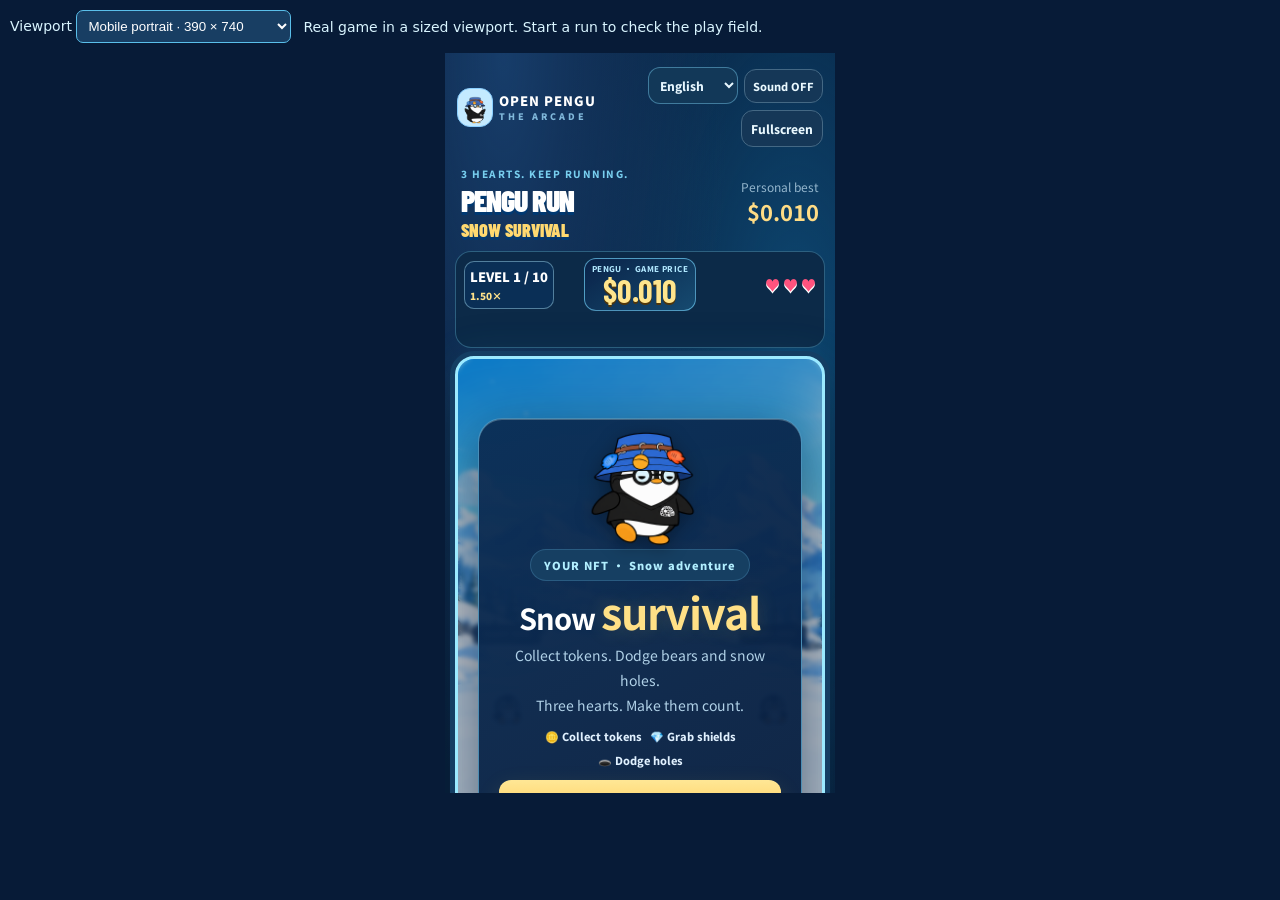
==== layout-preview.html @ 6712c06b "Improve viewport HUD, bear/hole rules and survival difficulty" ====
<!doctype html><html lang="en"><meta charset="utf-8"><meta name="viewport" content="width=device-width,initial-scale=1"><title>Pengu Run · Responsive layout preview</title><style>body{margin:0;background:#071b37;color:#d9f5ff;font:14px system-ui}header{padding:10px;display:flex;align-items:center;gap:12px}select{padding:7px;background:#183e63;color:white;border:1px solid #5abfea;border-radius:7px}iframe{display:block;border:0;margin:0 auto;background:#071b37}p{margin:0}</style><header><label>Viewport <select id="device"><option value="390,740">Mobile portrait · 390 × 740</option><option value="360,640">Small mobile · 360 × 640</option><option value="844,390">Mobile landscape · 844 × 390</option><option value="1024,768">Tablet / small PC · 1024 × 768</option></select></label><p>Real game in a sized viewport. Start a run to check the play field.</p></header><iframe id="preview" title="Game viewport" src="./" width="390" height="740"></iframe><script>const picker=document.getElementById('device'),preview=document.getElementById('preview');picker.onchange=()=>{const [width,height]=picker.value.split(',');preview.width=width;preview.height=height};</script></html>
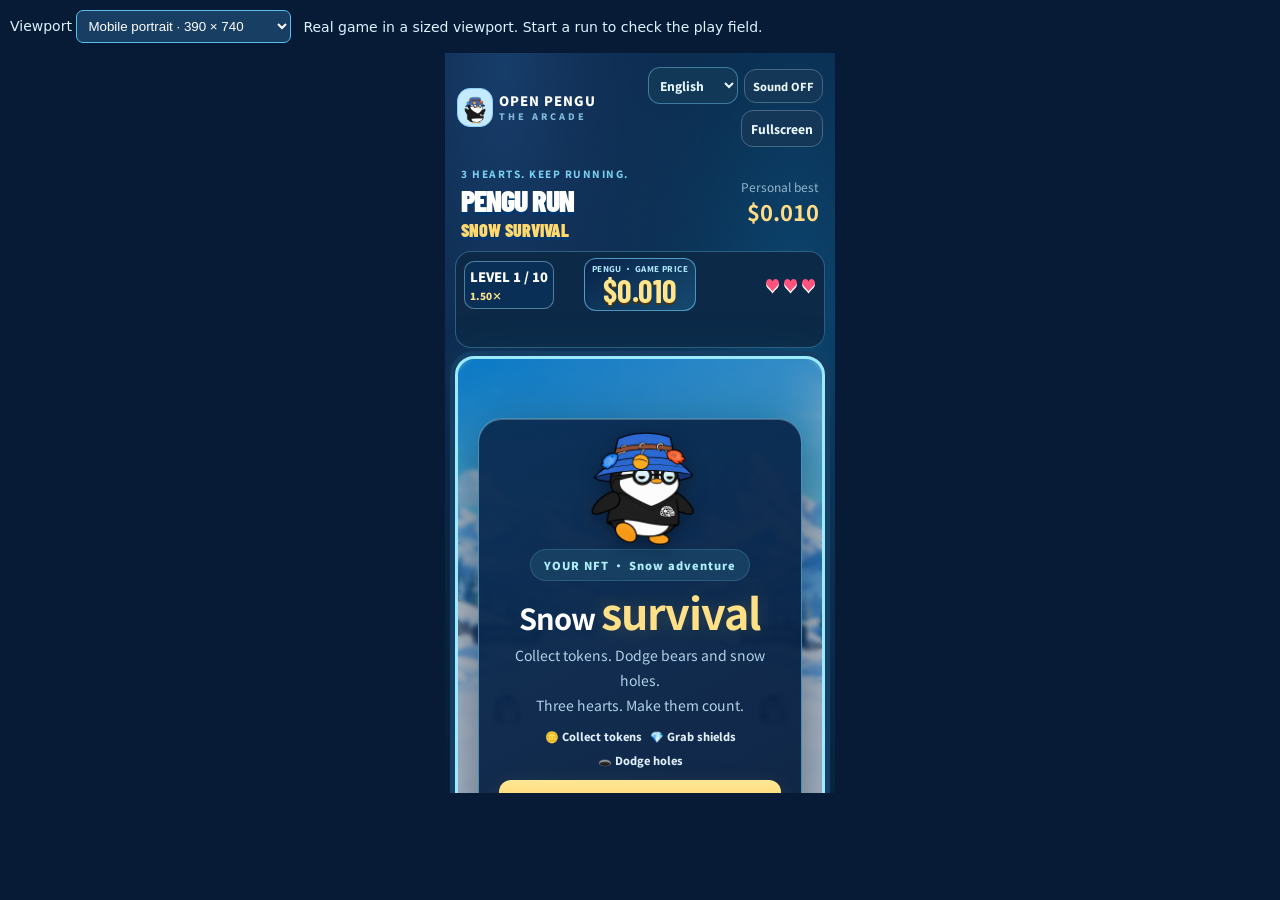
==== commit df483f62: "Use current game version in responsive preview" ====
--- a/layout-preview.html
+++ b/layout-preview.html
@@ -1 +1 @@
-<!doctype html><html lang="en"><meta charset="utf-8"><meta name="viewport" content="width=device-width,initial-scale=1"><title>Pengu Run · Responsive layout preview</title><style>body{margin:0;background:#071b37;color:#d9f5ff;font:14px system-ui}header{padding:10px;display:flex;align-items:center;gap:12px}select{padding:7px;background:#183e63;color:white;border:1px solid #5abfea;border-radius:7px}iframe{display:block;border:0;margin:0 auto;background:#071b37}p{margin:0}</style><header><label>Viewport <select id="device"><option value="390,740">Mobile portrait · 390 × 740</option><option value="360,640">Small mobile · 360 × 640</option><option value="844,390">Mobile landscape · 844 × 390</option><option value="1024,768">Tablet / small PC · 1024 × 768</option></select></label><p>Real game in a sized viewport. Start a run to check the play field.</p></header><iframe id="preview" title="Game viewport" src="./" width="390" height="740"></iframe><script>const picker=document.getElementById('device'),preview=document.getElementById('preview');picker.onchange=()=>{const [width,height]=picker.value.split(',');preview.width=width;preview.height=height};</script></html>
+<!doctype html><html lang="en"><meta charset="utf-8"><meta name="viewport" content="width=device-width,initial-scale=1"><title>Pengu Run · Responsive layout preview</title><style>body{margin:0;background:#071b37;color:#d9f5ff;font:14px system-ui}header{padding:10px;display:flex;align-items:center;gap:12px}select{padding:7px;background:#183e63;color:white;border:1px solid #5abfea;border-radius:7px}iframe{display:block;border:0;margin:0 auto;background:#071b37}p{margin:0}</style><header><label>Viewport <select id="device"><option value="390,740">Mobile portrait · 390 × 740</option><option value="360,640">Small mobile · 360 × 640</option><option value="844,390">Mobile landscape · 844 × 390</option><option value="1024,768">Tablet / small PC · 1024 × 768</option></select></label><p>Real game in a sized viewport. Start a run to check the play field.</p></header><iframe id="preview" title="Game viewport" src="./?preview=9.1" width="390" height="740"></iframe><script>const picker=document.getElementById('device'),preview=document.getElementById('preview');picker.onchange=()=>{const [width,height]=picker.value.split(',');preview.width=width;preview.height=height};</script></html>
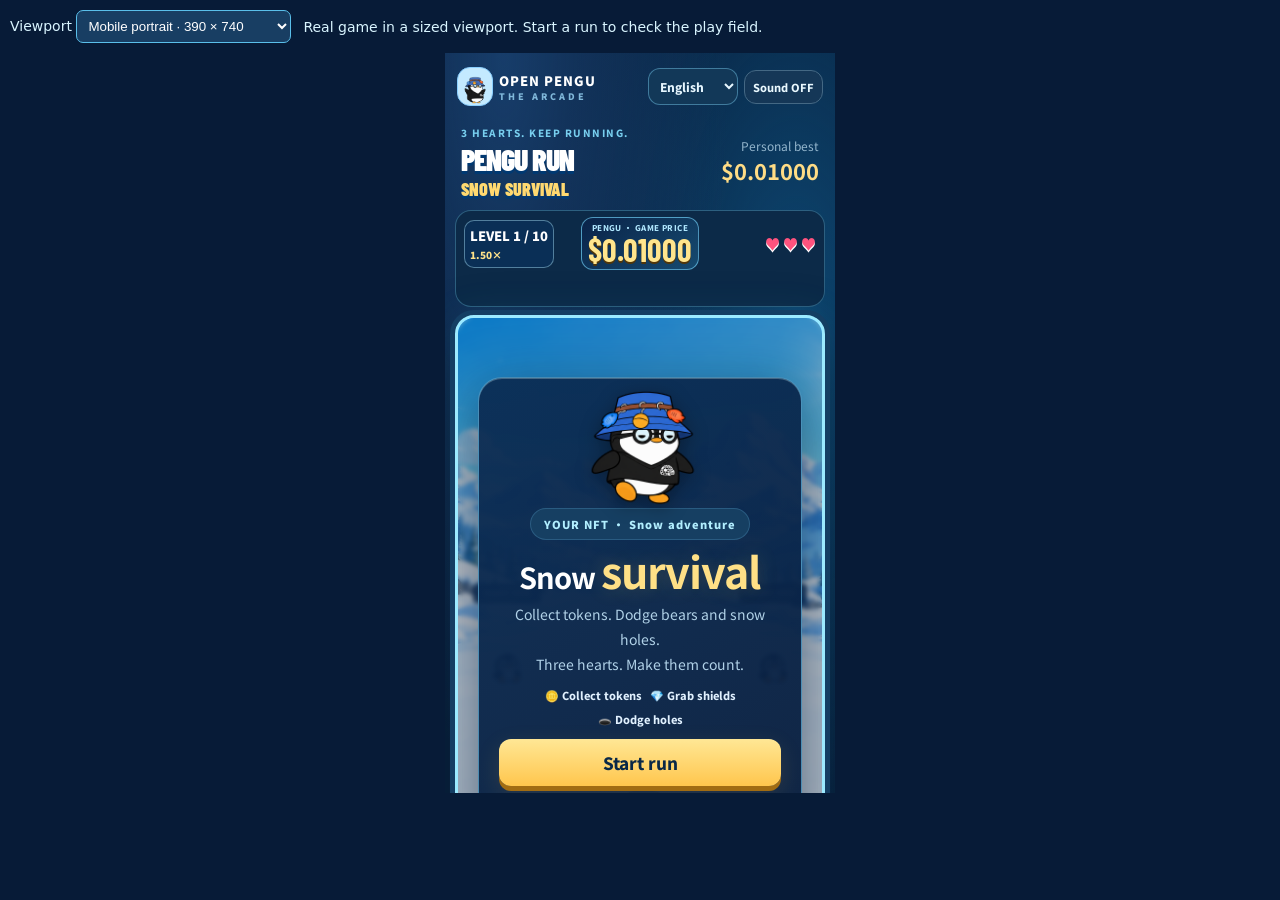
==== commit c55c6b38: "Start fullscreen automatically and synchronize movement, timing and price feedback" ====
--- a/layout-preview.html
+++ b/layout-preview.html
@@ -1 +1 @@
-<!doctype html><html lang="en"><meta charset="utf-8"><meta name="viewport" content="width=device-width,initial-scale=1"><title>Pengu Run · Responsive layout preview</title><style>body{margin:0;background:#071b37;color:#d9f5ff;font:14px system-ui}header{padding:10px;display:flex;align-items:center;gap:12px}select{padding:7px;background:#183e63;color:white;border:1px solid #5abfea;border-radius:7px}iframe{display:block;border:0;margin:0 auto;background:#071b37}p{margin:0}</style><header><label>Viewport <select id="device"><option value="390,740">Mobile portrait · 390 × 740</option><option value="360,640">Small mobile · 360 × 640</option><option value="844,390">Mobile landscape · 844 × 390</option><option value="1024,768">Tablet / small PC · 1024 × 768</option></select></label><p>Real game in a sized viewport. Start a run to check the play field.</p></header><iframe id="preview" title="Game viewport" src="./?preview=9.1" width="390" height="740"></iframe><script>const picker=document.getElementById('device'),preview=document.getElementById('preview');picker.onchange=()=>{const [width,height]=picker.value.split(',');preview.width=width;preview.height=height};</script></html>
+<!doctype html><html lang="en"><meta charset="utf-8"><meta name="viewport" content="width=device-width,initial-scale=1"><title>Pengu Run · Responsive layout preview</title><style>body{margin:0;background:#071b37;color:#d9f5ff;font:14px system-ui}header{padding:10px;display:flex;align-items:center;gap:12px}select{padding:7px;background:#183e63;color:white;border:1px solid #5abfea;border-radius:7px}iframe{display:block;border:0;margin:0 auto;background:#071b37}p{margin:0}</style><header><label>Viewport <select id="device"><option value="390,740">Mobile portrait · 390 × 740</option><option value="360,640">Small mobile · 360 × 640</option><option value="844,390">Mobile landscape · 844 × 390</option><option value="1024,768">Tablet / small PC · 1024 × 768</option></select></label><p>Real game in a sized viewport. Start a run to check the play field.</p></header><iframe id="preview" title="Game viewport" src="./?preview=10" width="390" height="740"></iframe><script>const picker=document.getElementById('device'),preview=document.getElementById('preview');picker.onchange=()=>{const [width,height]=picker.value.split(',');preview.width=width;preview.height=height};</script></html>
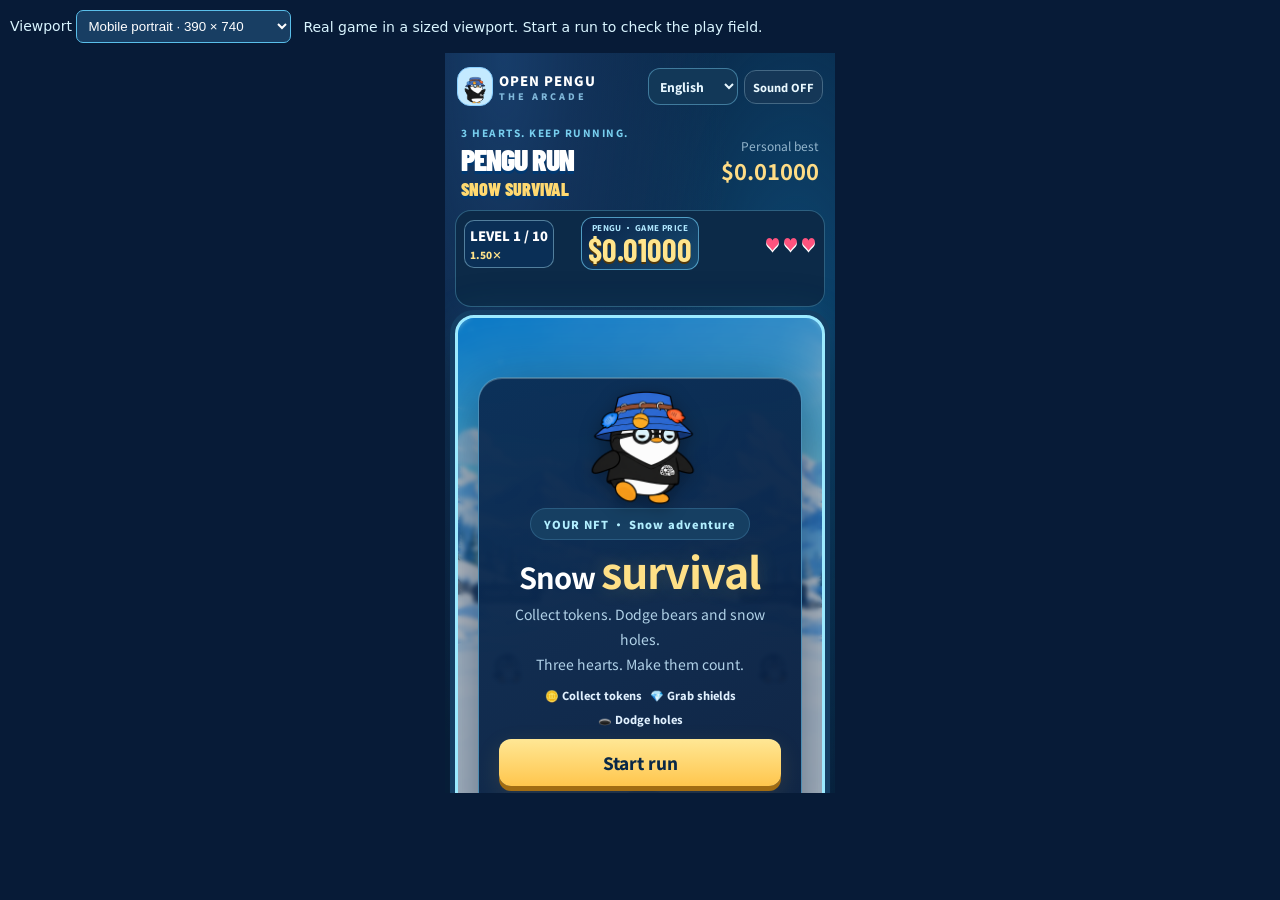
==== commit 62ebe4b0: "Allow brief rendering stalls before pausing a run" ====
--- a/layout-preview.html
+++ b/layout-preview.html
@@ -1 +1 @@
-<!doctype html><html lang="en"><meta charset="utf-8"><meta name="viewport" content="width=device-width,initial-scale=1"><title>Pengu Run · Responsive layout preview</title><style>body{margin:0;background:#071b37;color:#d9f5ff;font:14px system-ui}header{padding:10px;display:flex;align-items:center;gap:12px}select{padding:7px;background:#183e63;color:white;border:1px solid #5abfea;border-radius:7px}iframe{display:block;border:0;margin:0 auto;background:#071b37}p{margin:0}</style><header><label>Viewport <select id="device"><option value="390,740">Mobile portrait · 390 × 740</option><option value="360,640">Small mobile · 360 × 640</option><option value="844,390">Mobile landscape · 844 × 390</option><option value="1024,768">Tablet / small PC · 1024 × 768</option></select></label><p>Real game in a sized viewport. Start a run to check the play field.</p></header><iframe id="preview" title="Game viewport" src="./?preview=10" width="390" height="740"></iframe><script>const picker=document.getElementById('device'),preview=document.getElementById('preview');picker.onchange=()=>{const [width,height]=picker.value.split(',');preview.width=width;preview.height=height};</script></html>
+<!doctype html><html lang="en"><meta charset="utf-8"><meta name="viewport" content="width=device-width,initial-scale=1"><title>Pengu Run · Responsive layout preview</title><style>body{margin:0;background:#071b37;color:#d9f5ff;font:14px system-ui}header{padding:10px;display:flex;align-items:center;gap:12px}select{padding:7px;background:#183e63;color:white;border:1px solid #5abfea;border-radius:7px}iframe{display:block;border:0;margin:0 auto;background:#071b37}p{margin:0}</style><header><label>Viewport <select id="device"><option value="390,740">Mobile portrait · 390 × 740</option><option value="360,640">Small mobile · 360 × 640</option><option value="844,390">Mobile landscape · 844 × 390</option><option value="1024,768">Tablet / small PC · 1024 × 768</option></select></label><p>Real game in a sized viewport. Start a run to check the play field.</p></header><iframe id="preview" title="Game viewport" src="./?preview=10.1" width="390" height="740"></iframe><script>const picker=document.getElementById('device'),preview=document.getElementById('preview');picker.onchange=()=>{const [width,height]=picker.value.split(',');preview.width=width;preview.height=height};</script></html>
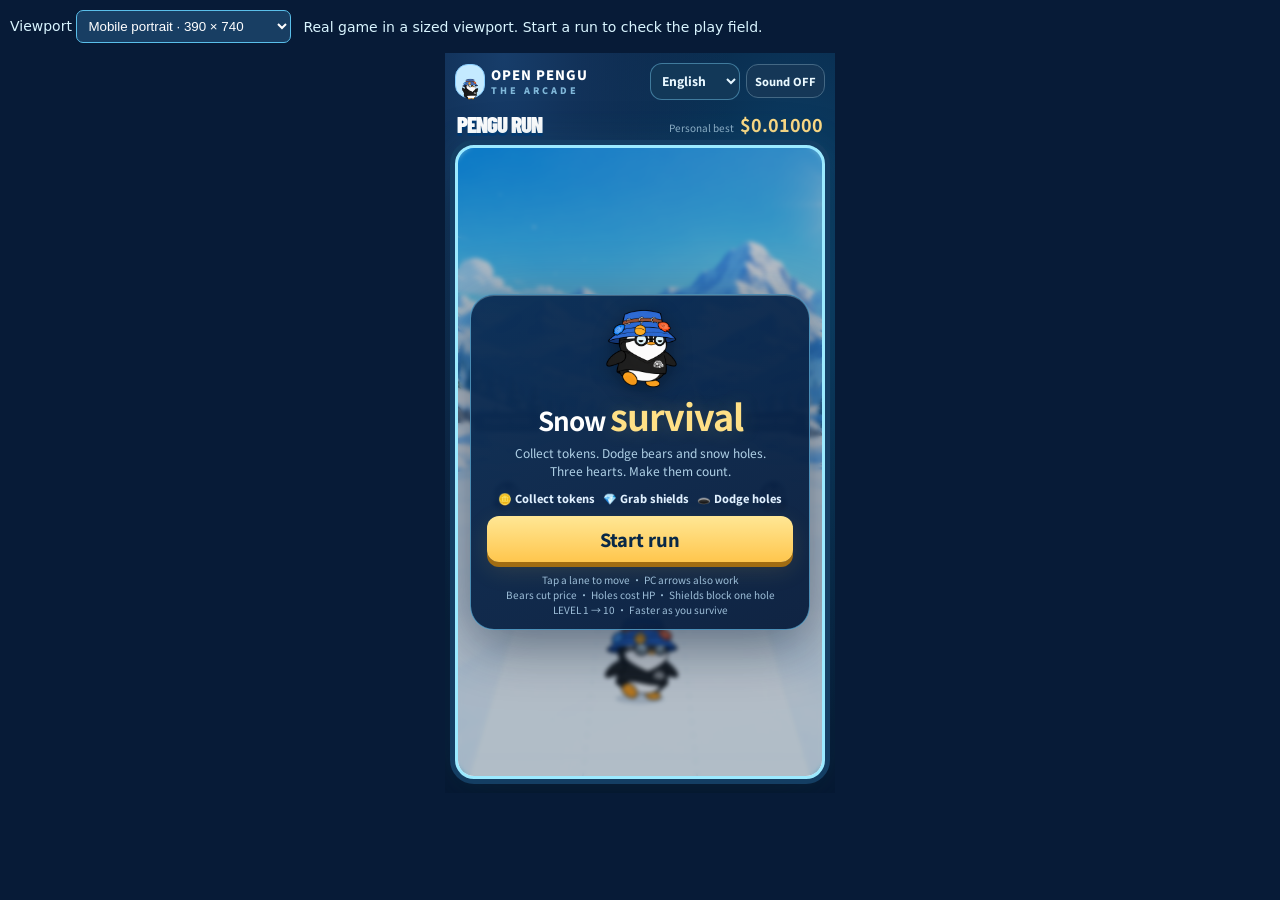
==== commit deca6deb: "Compact mobile start and gameplay HUD; increase rewards and obstacle density" ====
--- a/layout-preview.html
+++ b/layout-preview.html
@@ -1 +1 @@
-<!doctype html><html lang="en"><meta charset="utf-8"><meta name="viewport" content="width=device-width,initial-scale=1"><title>Pengu Run · Responsive layout preview</title><style>body{margin:0;background:#071b37;color:#d9f5ff;font:14px system-ui}header{padding:10px;display:flex;align-items:center;gap:12px}select{padding:7px;background:#183e63;color:white;border:1px solid #5abfea;border-radius:7px}iframe{display:block;border:0;margin:0 auto;background:#071b37}p{margin:0}</style><header><label>Viewport <select id="device"><option value="390,740">Mobile portrait · 390 × 740</option><option value="360,640">Small mobile · 360 × 640</option><option value="844,390">Mobile landscape · 844 × 390</option><option value="1024,768">Tablet / small PC · 1024 × 768</option></select></label><p>Real game in a sized viewport. Start a run to check the play field.</p></header><iframe id="preview" title="Game viewport" src="./?preview=10.1" width="390" height="740"></iframe><script>const picker=document.getElementById('device'),preview=document.getElementById('preview');picker.onchange=()=>{const [width,height]=picker.value.split(',');preview.width=width;preview.height=height};</script></html>
+<!doctype html><html lang="en"><meta charset="utf-8"><meta name="viewport" content="width=device-width,initial-scale=1"><title>Pengu Run · Responsive layout preview</title><style>body{margin:0;background:#071b37;color:#d9f5ff;font:14px system-ui}header{padding:10px;display:flex;align-items:center;gap:12px}select{padding:7px;background:#183e63;color:white;border:1px solid #5abfea;border-radius:7px}iframe{display:block;border:0;margin:0 auto;background:#071b37}p{margin:0}</style><header><label>Viewport <select id="device"><option value="390,740">Mobile portrait · 390 × 740</option><option value="360,640">Small mobile · 360 × 640</option><option value="844,390">Mobile landscape · 844 × 390</option><option value="1024,768">Tablet / small PC · 1024 × 768</option></select></label><p>Real game in a sized viewport. Start a run to check the play field.</p></header><iframe id="preview" title="Game viewport" src="./?preview=10.2" width="390" height="740"></iframe><script>const picker=document.getElementById('device'),preview=document.getElementById('preview');picker.onchange=()=>{const [width,height]=picker.value.split(',');preview.width=width;preview.height=height};</script></html>
